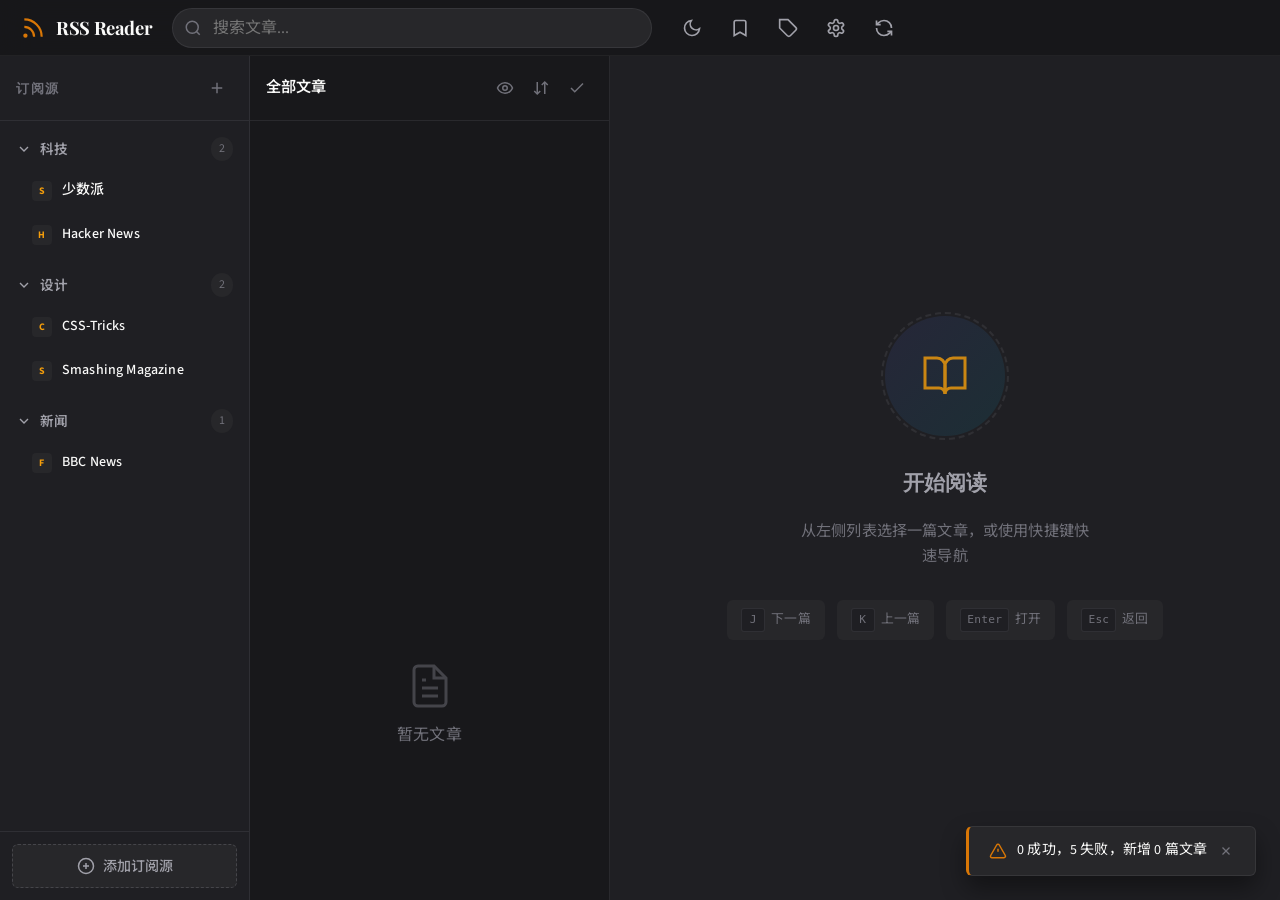
==== index.html @ 844bb0aa "feat: RSS阅读器初始版本" ====
<!DOCTYPE html>
<html lang="zh-CN">
<head>
  <meta charset="UTF-8">
  <meta name="viewport" content="width=device-width, initial-scale=1.0">
  <title>RSS 阅读器</title>
  <!-- 字体：Editorial 风格 -->
  <link rel="preconnect" href="https://fonts.loli.net" crossorigin>
  <link href="https://fonts.loli.net/css2?family=Playfair+Display:ital,wght@0,400;0,600;0,700;1,400&family=Source+Sans+3:wght@300;400;500;600;700&family=Noto+Sans+SC:wght@300;400;500;600;700&display=swap" rel="stylesheet">
  <link rel="stylesheet" href="css/style.css">
</head>
<body>
  <div id="app">
    <!-- 顶部导航 -->
    <header class="header">
      <div class="header-left">
        <button id="menuToggle" class="menu-toggle" title="菜单" onclick="App.toggleSidebar()">
          <svg viewBox="0 0 24 24" fill="none" stroke="currentColor" stroke-width="2">
            <path d="M3 12h18"></path>
            <path d="M3 6h18"></path>
            <path d="M3 18h18"></path>
          </svg>
        </button>
        <a href="#/" class="logo">
          <svg class="logo-icon" viewBox="0 0 24 24" fill="none" stroke="currentColor" stroke-width="2">
            <path d="M4 11a9 9 0 0 1 9 9"></path>
            <path d="M4 4a16 16 0 0 1 16 16"></path>
            <circle cx="5" cy="19" r="1"></circle>
          </svg>
          <span class="logo-text">RSS Reader</span>
        </a>
      </div>
      <div class="header-center">
        <div class="search-box">
          <svg class="search-icon" viewBox="0 0 24 24" fill="none" stroke="currentColor" stroke-width="2">
            <circle cx="11" cy="11" r="8"></circle>
            <path d="m21 21-4.35-4.35"></path>
          </svg>
          <input type="text" id="searchInput" placeholder="搜索文章..." autocomplete="off">
        </div>
      </div>
      <div class="header-right">
        <button id="themeToggle" class="theme-toggle" title="切换主题">
          <svg id="themeIconDark" viewBox="0 0 24 24" fill="none" stroke="currentColor" stroke-width="2">
            <path d="M21 12.79A9 9 0 1 1 11.21 3 7 7 0 0 0 21 12.79z"></path>
          </svg>
          <svg id="themeIconLight" viewBox="0 0 24 24" fill="none" stroke="currentColor" stroke-width="2" style="display:none;">
            <circle cx="12" cy="12" r="5"></circle>
            <line x1="12" y1="1" x2="12" y2="3"></line>
            <line x1="12" y1="21" x2="12" y2="23"></line>
            <line x1="4.22" y1="4.22" x2="5.64" y2="5.64"></line>
            <line x1="18.36" y1="18.36" x2="19.78" y2="19.78"></line>
            <line x1="1" y1="12" x2="3" y2="12"></line>
            <line x1="21" y1="12" x2="23" y2="12"></line>
            <line x1="4.22" y1="19.78" x2="5.64" y2="18.36"></line>
            <line x1="18.36" y1="5.64" x2="19.78" y2="4.22"></line>
          </svg>
        </button>
        <a href="#/bookmarks" class="nav-btn" title="书签">
          <svg viewBox="0 0 24 24" fill="none" stroke="currentColor" stroke-width="2">
            <path d="m19 21-7-4-7 4V5a2 2 0 0 1 2-2h10a2 2 0 0 1 2 2v16z"></path>
          </svg>
        </a>
        <a href="#/tags" class="nav-btn" title="标签">
          <svg viewBox="0 0 24 24" fill="none" stroke="currentColor" stroke-width="2">
            <path d="M12 2H2v10l9.29 9.29c.94.94 2.48.94 3.42 0l6.58-6.58c.94-.94.94-2.48 0-3.42L12 2Z"></path>
            <path d="M7 7h.01"></path>
          </svg>
        </a>
        <a href="#/feeds" class="nav-btn" title="订阅源管理">
          <svg viewBox="0 0 24 24" fill="none" stroke="currentColor" stroke-width="2">
            <path d="M12.22 2h-.44a2 2 0 0 0-2 2v.18a2 2 0 0 1-1 1.73l-.43.25a2 2 0 0 1-2 0l-.15-.08a2 2 0 0 0-2.73.73l-.22.38a2 2 0 0 0 .73 2.73l.15.1a2 2 0 0 1 1 1.72v.51a2 2 0 0 1-1 1.74l-.15.09a2 2 0 0 0-.73 2.73l.22.38a2 2 0 0 0 2.73.73l.15-.08a2 2 0 0 1 2 0l.43.25a2 2 0 0 1 1 1.73V20a2 2 0 0 0 2 2h.44a2 2 0 0 0 2-2v-.18a2 2 0 0 1 1-1.73l.43-.25a2 2 0 0 1 2 0l.15.08a2 2 0 0 0 2.73-.73l.22-.39a2 2 0 0 0-.73-2.73l-.15-.08a2 2 0 0 1-1-1.74v-.5a2 2 0 0 1 1-1.74l.15-.09a2 2 0 0 0 .73-2.73l-.22-.38a2 2 0 0 0-2.73-.73l-.15.08a2 2 0 0 1-2 0l-.43-.25a2 2 0 0 1-1-1.73V4a2 2 0 0 0-2-2z"></path>
            <circle cx="12" cy="12" r="3"></circle>
          </svg>
        </a>
        <button id="refreshBtn" class="nav-btn" title="刷新全部">
          <svg viewBox="0 0 24 24" fill="none" stroke="currentColor" stroke-width="2">
            <path d="M21 12a9 9 0 0 0-9-9 9.75 9.75 0 0 0-6.74 2.74L3 8"></path>
            <path d="M3 3v5h5"></path>
            <path d="M3 12a9 9 0 0 0 9 9 9.75 9.75 0 0 0 6.74-2.74L21 16"></path>
            <path d="M16 16h5v5"></path>
          </svg>
        </button>
      </div>
    </header>

    <!-- 移动端遮罩 -->
    <div class="mobile-overlay" id="mobileOverlay" onclick="App.closeSidebar()"></div>

    <!-- 主内容区模板（用于 restoreReaderView 克隆） -->
    <template id="readerViewTemplate">
      <!-- 左侧：订阅源列表 -->
      <aside class="sidebar" id="sidebar">
        <div class="sidebar-header">
          <h3>订阅源</h3>
          <button id="addGroupBtn" class="icon-btn" title="添加分组">
            <svg viewBox="0 0 24 24" fill="none" stroke="currentColor" stroke-width="2">
              <path d="M12 5v14"></path>
              <path d="M5 12h14"></path>
            </svg>
          </button>
        </div>
        <div class="sidebar-nav" id="sidebarNav">
          <a href="#/bookmarks" class="sidebar-nav-item" onclick="App.closeSidebar()">
            <svg viewBox="0 0 24 24" fill="none" stroke="currentColor" stroke-width="2">
              <path d="m19 21-7-4-7 4V5a2 2 0 0 1 2-2h10a2 2 0 0 1 2 2v16z"></path>
            </svg>
            书签
          </a>
          <a href="#/tags" class="sidebar-nav-item" onclick="App.closeSidebar()">
            <svg viewBox="0 0 24 24" fill="none" stroke="currentColor" stroke-width="2">
              <path d="M12 2H2v10l9.29 9.29c.94.94 2.48.94 3.42 0l6.58-6.58c.94-.94.94-2.48 0-3.42L12 2Z"></path>
              <path d="M7 7h.01"></path>
            </svg>
            标签
          </a>
          <a href="#/feeds" class="sidebar-nav-item" onclick="App.closeSidebar()">
            <svg viewBox="0 0 24 24" fill="none" stroke="currentColor" stroke-width="2">
              <path d="M12.22 2h-.44a2 2 0 0 0-2 2v.18a2 2 0 0 1-1 1.73l-.43.25a2 2 0 0 1-2 0l-.15-.08a2 2 0 0 0-2.73.73l-.22.38a2 2 0 0 0 .73 2.73l.15.1a2 2 0 0 1 1 1.72v.51a2 2 0 0 1-1 1.74l-.15.09a2 2 0 0 0-.73 2.73l.22.38a2 2 0 0 0 2.73.73l.15-.08a2 2 0 0 1 2 0l.43.25a2 2 0 0 1 1 1.73V20a2 2 0 0 0 2 2h.44a2 2 0 0 0 2-2v-.18a2 2 0 0 1 1-1.73l.43-.25a2 2 0 0 1 2 0l.15.08a2 2 0 0 0 2.73-.73l.22-.39a2 2 0 0 0-.73-2.73l-.15-.08a2 2 0 0 1-1-1.74v-.5a2 2 0 0 1 1-1.74l.15-.09a2 2 0 0 0 .73-2.73l-.22-.38a2 2 0 0 0-2.73-.73l-.15.08a2 2 0 0 1-2 0l-.43-.25a2 2 0 0 1-1-1.73V4a2 2 0 0 0-2-2z"></path>
              <circle cx="12" cy="12" r="3"></circle>
            </svg>
            管理
          </a>
        </div>
        <div class="feed-list" id="feedList">
          <!-- 动态生成 -->
        </div>
        <div class="sidebar-footer">
          <button id="addFeedBtn" class="add-feed-btn">
            <svg viewBox="0 0 24 24" fill="none" stroke="currentColor" stroke-width="2">
              <circle cx="12" cy="12" r="10"></circle>
              <path d="M8 12h8"></path>
              <path d="M12 8v8"></path>
            </svg>
            添加订阅源
          </button>
        </div>
      </aside>

      <!-- 中间：文章列表 -->
      <section class="article-list" id="articleList">
        <div class="list-header">
          <h3 id="listTitle">全部文章</h3>
          <div class="list-actions">
            <button id="filterReadBtn" class="filter-btn" title="显示未读">
              <svg viewBox="0 0 24 24" fill="none" stroke="currentColor" stroke-width="2">
                <path d="M2 12s3-7 10-7 10 7 10 7-3 7-10 7-10-7-10-7Z"></path>
                <circle cx="12" cy="12" r="3"></circle>
              </svg>
            </button>
            <button id="sortBtn" class="filter-btn" title="排序：新→旧">
              <svg viewBox="0 0 24 24" fill="none" stroke="currentColor" stroke-width="2">
                <path d="m3 16 4 4 4-4"></path>
                <path d="M7 20V4"></path>
                <path d="m21 8-4-4-4 4"></path>
                <path d="M17 4v16"></path>
              </svg>
            </button>
            <button id="markAllReadBtn" class="filter-btn" title="全部标为已读">
              <svg viewBox="0 0 24 24" fill="none" stroke="currentColor" stroke-width="2">
                <path d="M20 6 9 17l-5-5"></path>
              </svg>
            </button>
          </div>
        </div>
        <div class="articles" id="articles">
          <!-- 动态生成 -->
        </div>
        <div class="list-empty" id="listEmpty" style="display:none;">
          <svg viewBox="0 0 24 24" fill="none" stroke="currentColor" stroke-width="1.5">
            <path d="M14 2H6a2 2 0 0 0-2 2v16a2 2 0 0 0 2 2h12a2 2 0 0 0 2-2V8Z"></path>
            <path d="M14 2v6h6"></path>
            <path d="M16 13H8"></path>
            <path d="M16 17H8"></path>
            <path d="M10 9H8"></path>
          </svg>
          <p>暂无文章</p>
        </div>
      </section>

      <!-- 右侧：阅读区域 -->
      <article class="reader" id="reader">
        <div class="reader-empty" id="readerEmpty">
          <div class="reader-empty-icon">
            <svg viewBox="0 0 24 24" fill="none" stroke="currentColor" stroke-width="1.5">
              <path d="M2 3h6a4 4 0 0 1 4 4v14a3 3 0 0 0-3-3H2z"></path>
              <path d="M22 3h-6a4 4 0 0 0-4 4v14a3 3 0 0 1 3-3h7z"></path>
            </svg>
          </div>
          <h3>开始阅读</h3>
          <p>从左侧列表选择一篇文章，或使用快捷键快速导航</p>
          <div class="reader-empty-shortcuts">
            <span class="shortcut-item"><span class="shortcut-key">J</span> 下一篇</span>
            <span class="shortcut-item"><span class="shortcut-key">K</span> 上一篇</span>
            <span class="shortcut-item"><span class="shortcut-key">Enter</span> 打开</span>
            <span class="shortcut-item"><span class="shortcut-key">Esc</span> 返回</span>
          </div>
        </div>
        <div class="reader-content" id="readerContent" style="display:none;">
          <div class="reader-mobile-back" id="readerMobileBack" onclick="App.closeReader()">
            <svg viewBox="0 0 24 24" fill="none" stroke="currentColor" stroke-width="2">
              <path d="m15 18-6-6 6-6"></path>
            </svg>
            返回
          </div>
          <div class="reader-header">
            <h1 id="readerTitle"></h1>
            <div class="reader-meta">
              <span id="readerSource"></span>
              <span id="readerDate"></span>
              <div class="reader-actions">
                <button id="starBtn" class="icon-btn" title="收藏">
                  <svg viewBox="0 0 24 24" fill="none" stroke="currentColor" stroke-width="2">
                    <polygon points="12 2 15.09 8.26 22 9.27 17 14.14 18.18 21.02 12 17.77 5.82 21.02 7 14.14 2 9.27 8.91 8.26 12 2"></polygon>
                  </svg>
                </button>
                <button id="tagArticleBtn" class="icon-btn" title="添加标签">
                  <svg viewBox="0 0 24 24" fill="none" stroke="currentColor" stroke-width="2">
                    <path d="m15 5 6.3 6.3a2.4 2.4 0 0 1 0 3.4L17 19"></path>
                    <path d="M9.586 5.586A2 2 0 0 0 8.172 5H3a1 1 0 0 0-1 1v5.172a2 2 0 0 0 .586 1.414L12 22"></path>
                    <path d="m5 5 1 1"></path>
                  </svg>
                </button>
                <button id="translateBtn" class="icon-btn" title="翻译文章" onclick="ReaderPage.translateArticle()">
                  <svg viewBox="0 0 24 24" fill="none" stroke="currentColor" stroke-width="2">
                    <path d="m5 8 6 6"></path>
                    <path d="m4 14 6-6 2-3"></path>
                    <path d="M2 5h12"></path>
                    <path d="M7 2h1"></path>
                    <path d="m22 22-5-10-5 10"></path>
                    <path d="M14 18h6"></path>
                  </svg>
                </button>
                <a id="openLinkBtn" href="#" target="_blank" class="icon-btn" title="在新标签页打开">
                  <svg viewBox="0 0 24 24" fill="none" stroke="currentColor" stroke-width="2">
                    <path d="M18 13v6a2 2 0 0 1-2 2H5a2 2 0 0 1-2-2V8a2 2 0 0 1 2-2h6"></path>
                    <polyline points="15 3 21 3 21 9"></polyline>
                    <line x1="10" y1="14" x2="21" y2="3"></line>
                  </svg>
                </a>
              </div>
            </div>
            <div class="reader-tags" id="readerTags"></div>
          </div>
          <div class="reader-body" id="readerBody"></div>
        </div>
      </article>
    </template>

    <!-- 主内容区（运行时由 template 克隆填充） -->
    <main class="main" id="mainContent"></main>
  </div>

  <!-- 模态框：添加订阅源 -->
  <div class="modal-overlay" id="addFeedModal" style="display:none;">
    <div class="modal">
      <div class="modal-header">
        <h3>添加订阅源</h3>
        <button class="modal-close" data-close="addFeedModal">
          <svg viewBox="0 0 24 24" fill="none" stroke="currentColor" stroke-width="2">
            <path d="M18 6 6 18"></path>
            <path d="m6 6 12 12"></path>
          </svg>
        </button>
      </div>
      <div class="modal-body">
        <div class="form-group">
          <label for="feedUrl">RSS 地址</label>
          <input type="url" id="feedUrl" placeholder="https://example.com/feed">
        </div>
        <div class="form-group">
          <label for="feedName">名称（可选）</label>
          <input type="text" id="feedName" placeholder="自定义名称">
        </div>
        <div class="form-group">
          <label for="feedGroup">分组</label>
          <select id="feedGroup">
            <option value="">未分组</option>
          </select>
        </div>
      </div>
      <div class="modal-footer">
        <button class="btn btn-secondary" data-close="addFeedModal">取消</button>
        <button class="btn btn-primary" id="confirmAddFeed">添加</button>
      </div>
    </div>
  </div>

  <!-- 模态框：添加分组 -->
  <div class="modal-overlay" id="addGroupModal" style="display:none;">
    <div class="modal modal-sm">
      <div class="modal-header">
        <h3>添加分组</h3>
        <button class="modal-close" data-close="addGroupModal">
          <svg viewBox="0 0 24 24" fill="none" stroke="currentColor" stroke-width="2">
            <path d="M18 6 6 18"></path>
            <path d="m6 6 12 12"></path>
          </svg>
        </button>
      </div>
      <div class="modal-body">
        <div class="form-group">
          <label for="groupName">分组名称</label>
          <input type="text" id="groupName" placeholder="如：科技、设计、新闻">
        </div>
      </div>
      <div class="modal-footer">
        <button class="btn btn-secondary" data-close="addGroupModal">取消</button>
        <button class="btn btn-primary" id="confirmAddGroup">添加</button>
      </div>
    </div>
  </div>

  <!-- 模态框：添加书签 -->
  <div class="modal-overlay" id="addBookmarkModal" style="display:none;">
    <div class="modal">
      <div class="modal-header">
        <h3>添加书签</h3>
        <button class="modal-close" data-close="addBookmarkModal">
          <svg viewBox="0 0 24 24" fill="none" stroke="currentColor" stroke-width="2">
            <path d="M18 6 6 18"></path>
            <path d="m6 6 12 12"></path>
          </svg>
        </button>
      </div>
      <div class="modal-body">
        <div class="form-group">
          <label for="bookmarkUrl">网址</label>
          <input type="url" id="bookmarkUrl" placeholder="https://example.com">
        </div>
        <div class="form-group">
          <label for="bookmarkTitle">标题</label>
          <input type="text" id="bookmarkTitle" placeholder="网站标题">
        </div>
        <div class="form-group">
          <label for="bookmarkDesc">描述</label>
          <textarea id="bookmarkDesc" rows="3" placeholder="简单描述（可选）"></textarea>
        </div>
        <div class="form-group">
          <label for="bookmarkTags">标签</label>
          <input type="text" id="bookmarkTags" placeholder="用逗号分隔，如：设计,工具,前端">
        </div>
      </div>
      <div class="modal-footer">
        <button class="btn btn-secondary" data-close="addBookmarkModal">取消</button>
        <button class="btn btn-primary" id="confirmAddBookmark">添加</button>
      </div>
    </div>
  </div>

  <!-- 模态框：文章标签 -->
  <div class="modal-overlay" id="articleTagModal" style="display:none;">
    <div class="modal modal-sm">
      <div class="modal-header">
        <h3>管理标签</h3>
        <button class="modal-close" data-close="articleTagModal">
          <svg viewBox="0 0 24 24" fill="none" stroke="currentColor" stroke-width="2">
            <path d="M18 6 6 18"></path>
            <path d="m6 6 12 12"></path>
          </svg>
        </button>
      </div>
      <div class="modal-body">
        <div class="form-group">
          <label>选择标签</label>
          <div class="tag-checkboxes" id="tagCheckboxes"></div>
        </div>
        <div class="form-group">
          <label>或新建标签</label>
          <div class="input-with-btn">
            <input type="text" id="newTagInput" placeholder="输入新标签名">
            <button class="btn btn-sm" id="addNewTagBtn">添加</button>
          </div>
        </div>
      </div>
      <div class="modal-footer">
        <button class="btn btn-secondary" data-close="articleTagModal">取消</button>
        <button class="btn btn-primary" id="confirmArticleTags">保存</button>
      </div>
    </div>
  </div>

  <!-- 模态框：导入/导出 -->
  <div class="modal-overlay" id="importExportModal" style="display:none;">
    <div class="modal">
      <div class="modal-header">
        <h3>数据管理</h3>
        <button class="modal-close" data-close="importExportModal">
          <svg viewBox="0 0 24 24" fill="none" stroke="currentColor" stroke-width="2">
            <path d="M18 6 6 18"></path>
            <path d="m6 6 12 12"></path>
          </svg>
        </button>
      </div>
      <div class="modal-body">
        <div class="data-actions">
          <button class="data-action-btn" id="exportDataBtn">
            <svg viewBox="0 0 24 24" fill="none" stroke="currentColor" stroke-width="2">
              <path d="M21 15v4a2 2 0 0 1-2 2H5a2 2 0 0 1-2-2v-4"></path>
              <polyline points="7 10 12 15 17 10"></polyline>
              <line x1="12" y1="15" x2="12" y2="3"></line>
            </svg>
            <span>导出数据</span>
            <p>下载JSON备份文件</p>
          </button>
          <button class="data-action-btn" id="importDataBtn">
            <svg viewBox="0 0 24 24" fill="none" stroke="currentColor" stroke-width="2">
              <path d="M21 15v4a2 2 0 0 1-2 2H5a2 2 0 0 1-2-2v-4"></path>
              <polyline points="17 8 12 3 7 8"></polyline>
              <line x1="12" y1="3" x2="12" y2="15"></line>
            </svg>
            <span>导入数据</span>
            <p>从JSON文件恢复</p>
          </button>
        </div>
      </div>
    </div>
  </div>

  <!-- 模态框：快捷键帮助 -->
  <div class="modal-overlay" id="shortcutsModal" style="display:none;">
    <div class="modal">
      <div class="modal-header">
        <h3>键盘快捷键</h3>
        <button class="modal-close" data-close="shortcutsModal">
          <svg viewBox="0 0 24 24" fill="none" stroke="currentColor" stroke-width="2">
            <path d="M18 6 6 18"></path>
            <path d="m6 6 12 12"></path>
          </svg>
        </button>
      </div>
      <div class="modal-body">
        <div class="shortcuts-grid">
          <div class="shortcut-row"><span class="shortcut-key">J</span> <span>下一篇文章</span></div>
          <div class="shortcut-row"><span class="shortcut-key">K</span> <span>上一篇文章</span></div>
          <div class="shortcut-row"><span class="shortcut-key">Enter</span> <span>在新标签页打开文章</span></div>
          <div class="shortcut-row"><span class="shortcut-key">Esc</span> <span>返回 / 关闭</span></div>
          <div class="shortcut-row"><span class="shortcut-key">R</span> <span>刷新全部订阅源</span></div>
          <div class="shortcut-row"><span class="shortcut-key">?</span> <span>显示此帮助</span></div>
        </div>
      </div>
    </div>
  </div>

  <!-- 模态框：确认操作 -->
  <div class="modal-overlay" id="confirmModal" style="display:none;">
    <div class="modal modal-sm">
      <div class="modal-header">
        <h3 id="confirmTitle">确认操作</h3>
        <button class="modal-close" onclick="ConfirmModal.cancel()">
          <svg viewBox="0 0 24 24" fill="none" stroke="currentColor" stroke-width="2">
            <path d="M18 6 6 18"></path>
            <path d="m6 6 12 12"></path>
          </svg>
        </button>
      </div>
      <div class="modal-body">
        <p id="confirmMessage" style="color: var(--text-secondary); line-height: 1.6;"></p>
      </div>
      <div class="modal-footer">
        <button class="btn btn-secondary" onclick="ConfirmModal.cancel()">取消</button>
        <button class="btn btn-danger" id="confirmOkBtn" onclick="ConfirmModal.confirm()">确定</button>
      </div>
    </div>
  </div>

  <!-- 右键菜单：订阅源操作 -->
  <div class="context-menu" id="feedContextMenu" style="display:none;">
    <div class="context-menu-item" data-action="edit-feed">
      <svg viewBox="0 0 24 24" fill="none" stroke="currentColor" stroke-width="2" width="16" height="16">
        <path d="M17 3a2.85 2.83 0 1 1 4 4L7.5 20.5 2 22l1.5-5.5Z"></path>
      </svg>
      编辑订阅源
    </div>
    <div class="context-menu-item" data-action="refresh-feed">
      <svg viewBox="0 0 24 24" fill="none" stroke="currentColor" stroke-width="2" width="16" height="16">
        <path d="M21 12a9 9 0 0 0-9-9 9.75 9.75 0 0 0-6.74 2.74L3 8"></path>
        <path d="M3 3v5h5"></path>
      </svg>
      刷新订阅源
    </div>
    <div class="context-menu-item" data-action="move-feed">
      <svg viewBox="0 0 24 24" fill="none" stroke="currentColor" stroke-width="2" width="16" height="16">
        <path d="M15 3h4a2 2 0 0 1 2 2v14a2 2 0 0 1-2 2h-4"></path>
        <polyline points="10 17 15 12 10 7"></polyline>
        <line x1="15" y1="12" x2="3" y2="12"></line>
      </svg>
      移动分组
    </div>
    <div class="context-menu-divider"></div>
    <div class="context-menu-item context-menu-danger" data-action="delete-feed">
      <svg viewBox="0 0 24 24" fill="none" stroke="currentColor" stroke-width="2" width="16" height="16">
        <path d="M3 6h18"></path>
        <path d="M19 6v14c0 1-1 2-2 2H7c-1 0-2-1-2-2V6"></path>
        <path d="M8 6V4c0-1 1-2 2-2h4c1 0 2 1 2 2v2"></path>
      </svg>
      删除订阅源
    </div>
  </div>

  <!-- Toast 提示 -->
  <div class="toast-container" id="toastContainer"></div>

  <!-- 隐藏的文件输入 -->
  <input type="file" id="importFileInput" accept=".json" style="display:none;">

  <script src="js/utils.js"></script>
  <script src="js/data.js"></script>
  <script src="js/rss-parser.js"></script>
  <script src="js/pages/feeds.js"></script>
  <script src="js/pages/reader.js"></script>
  <script src="js/pages/bookmarks.js"></script>
  <script src="js/pages/tags.js"></script>
  <script src="js/app.js"></script>
</body>
</html>
---- css/style.css ----
/* ========================================
   CSS Variables — Editorial/Magazine Style
   ======================================== */
:root {
  /* 品牌色：琥珀/金色强调 */
  --primary: #d97706;
  --primary-light: #f59e0b;
  --primary-dark: #b45309;
  --accent: #0891b2;
  --accent-light: #22d3ee;
  --success: #059669;
  --warning: #d97706;
  --danger: #dc2626;

  /* 深色背景：炭灰层次 */
  --bg-dark: #18181b;
  --bg-main: #1f1f23;
  --bg-card: #27272a;
  --bg-hover: #3f3f46;
  --bg-input: #27272a;

  /* 文字：暖色调 */
  --text-primary: #fafaf9;
  --text-secondary: #a1a1aa;
  --text-muted: #71717a;
  --text-inverse: #18181b;

  /* 边框 */
  --border: rgba(161, 161, 170, 0.12);
  --border-hover: rgba(161, 161, 170, 0.25);

  /* 阴影：更柔和 */
  --shadow-sm: 0 1px 3px rgba(0, 0, 0, 0.4);
  --shadow-md: 0 4px 12px rgba(0, 0, 0, 0.3);
  --shadow-lg: 0 12px 24px rgba(0, 0, 0, 0.4);

  /* 圆角：更精致 */
  --radius-sm: 4px;
  --radius: 6px;
  --radius-md: 10px;
  --radius-lg: 14px;
  --radius-full: 9999px;

  /* 过渡：更流畅 */
  --transition-fast: 120ms cubic-bezier(0.4, 0, 0.2, 1);
  --transition: 200ms cubic-bezier(0.4, 0, 0.2, 1);
  --transition-slow: 350ms cubic-bezier(0.4, 0, 0.2, 1);

  /* 玻璃效果 */
  --glass-bg: rgba(24, 24, 27, 0.85);
  --glass-border: rgba(161, 161, 170, 0.08);
  --glass-blur: blur(16px);

  /* 布局 */
  --header-height: 56px;
  --sidebar-width: 250px;
  --article-list-width: 360px;
}

/* ========================================
   Reset
   ======================================== */
*, *::before, *::after {
  margin: 0;
  padding: 0;
  box-sizing: border-box;
}

html {
  font-size: 16px;
  -webkit-font-smoothing: antialiased;
  -moz-osx-font-smoothing: grayscale;
}

body {
  font-family: 'Source Sans 3', 'Noto Sans SC', -apple-system, BlinkMacSystemFont, sans-serif;
  background: var(--bg-dark);
  background-image:
    radial-gradient(ellipse at 20% 50%, rgba(217, 119, 6, 0.03) 0%, transparent 50%),
    radial-gradient(ellipse at 80% 20%, rgba(8, 145, 178, 0.02) 0%, transparent 50%);
  color: var(--text-primary);
  line-height: 1.7;
  overflow: hidden;
  height: 100vh;
  font-weight: 400;
  letter-spacing: 0.01em;
}

a {
  color: inherit;
  text-decoration: none;
}

button {
  border: none;
  background: none;
  cursor: pointer;
  font-family: inherit;
  font-size: inherit;
  color: inherit;
}

input, textarea, select {
  font-family: inherit;
  font-size: inherit;
  color: inherit;
  background: var(--bg-input);
  border: 1px solid var(--border);
  border-radius: var(--radius);
  padding: 10px 14px;
  width: 100%;
  transition: border-color var(--transition);
}

input:focus, textarea:focus, select:focus {
  outline: none;
  border-color: var(--primary);
}

select {
  cursor: pointer;
  appearance: none;
  background-image: url("data:image/svg+xml,%3Csvg xmlns='http://www.w3.org/2000/svg' width='24' height='24' viewBox='0 0 24 24' fill='none' stroke='%2394a3b8' stroke-width='2'%3E%3Cpath d='m6 9 6 6 6-6'/%3E%3C/svg%3E");
  background-repeat: no-repeat;
  background-position: right 10px center;
  background-size: 18px;
  padding-right: 36px;
}

/* ========================================
   Scrollbar
   ======================================== */
::-webkit-scrollbar {
  width: 6px;
  height: 6px;
}

::-webkit-scrollbar-track {
  background: transparent;
}

::-webkit-scrollbar-thumb {
  background: rgba(161, 161, 170, 0.2);
  border-radius: var(--radius-full);
}

::-webkit-scrollbar-thumb:hover {
  background: rgba(161, 161, 170, 0.35);
}

/* ========================================
   App Layout
   ======================================== */
#app {
  display: flex;
  flex-direction: column;
  height: 100vh;
}

/* ========================================
   Header
   ======================================== */
.header {
  height: var(--header-height);
  background: var(--glass-bg);
  backdrop-filter: var(--glass-blur);
  border-bottom: 1px solid var(--glass-border);
  display: flex;
  align-items: center;
  padding: 0 20px;
  gap: 20px;
  z-index: 100;
}

.header-left {
  flex-shrink: 0;
  display: flex;
  align-items: center;
  gap: 12px;
}

/* 汉堡菜单按钮 - 默认隐藏 */
.menu-toggle {
  display: none;
  align-items: center;
  justify-content: center;
  width: 40px;
  height: 40px;
  border-radius: var(--radius);
  color: var(--text-secondary);
  transition: all var(--transition);
}

.menu-toggle:hover {
  background: var(--bg-card);
  color: var(--text-primary);
}

.menu-toggle svg {
  width: 22px;
  height: 22px;
}

/* 移动端遮罩 */
.mobile-overlay {
  display: none;
  position: fixed;
  inset: 0;
  background: rgba(0, 0, 0, 0.5);
  z-index: 45;
  opacity: 0;
  transition: opacity var(--transition-slow);
}

.mobile-overlay.visible {
  display: block;
  opacity: 1;
}

.logo {
  display: flex;
  align-items: center;
  gap: 10px;
  font-family: 'Playfair Display', Georgia, serif;
  font-weight: 700;
  font-size: 1.15rem;
  letter-spacing: -0.02em;
}

.logo-icon {
  width: 26px;
  height: 26px;
  color: var(--primary);
}

.logo-text {
  color: var(--text-primary);
}

.header-center {
  flex: 1;
  max-width: 480px;
}

.search-box {
  position: relative;
  display: flex;
  align-items: center;
}

.search-icon {
  position: absolute;
  left: 12px;
  width: 18px;
  height: 18px;
  color: var(--text-muted);
  pointer-events: none;
}

.search-box input {
  padding-left: 40px;
  background: var(--bg-card);
  border: 1px solid var(--border);
  border-radius: var(--radius-full);
  height: 40px;
}

.search-box input:focus {
  border-color: var(--primary);
  background: var(--bg-main);
}

.header-right {
  display: flex;
  align-items: center;
  gap: 8px;
  flex-shrink: 0;
}

.nav-btn {
  display: flex;
  align-items: center;
  justify-content: center;
  width: 40px;
  height: 40px;
  border-radius: var(--radius);
  transition: all var(--transition);
  color: var(--text-secondary);
}

.nav-btn:hover {
  background: var(--bg-card);
  color: var(--text-primary);
}

.nav-btn svg {
  width: 20px;
  height: 20px;
}

/* ========================================
   Main Layout
   ======================================== */
.main {
  display: flex;
  flex: 1;
  overflow: hidden;
}

/* ========================================
   Sidebar
   ======================================== */
.sidebar {
  width: var(--sidebar-width);
  background: var(--bg-main);
  border-right: 1px solid var(--border);
  display: flex;
  flex-direction: column;
  flex-shrink: 0;
}

.sidebar-header {
  display: flex;
  align-items: center;
  justify-content: space-between;
  padding: 16px;
  border-bottom: 1px solid var(--border);
}

.sidebar-header h3 {
  font-family: 'Playfair Display', Georgia, serif;
  font-size: 0.8rem;
  font-weight: 600;
  color: var(--text-muted);
  text-transform: uppercase;
  letter-spacing: 0.12em;
}

/* 侧边栏导航（移动端可见） */
.sidebar-nav {
  display: none;
  flex-direction: column;
  padding: 8px;
  border-bottom: 1px solid var(--border);
}

.sidebar-nav-item {
  display: flex;
  align-items: center;
  gap: 10px;
  padding: 10px 12px;
  border-radius: var(--radius-sm);
  font-size: 0.875rem;
  color: var(--text-secondary);
  transition: all var(--transition);
}

.sidebar-nav-item:hover {
  background: var(--bg-card);
  color: var(--text-primary);
}

.sidebar-nav-item svg {
  width: 18px;
  height: 18px;
  flex-shrink: 0;
}

.icon-btn {
  display: flex;
  align-items: center;
  justify-content: center;
  width: 32px;
  height: 32px;
  border-radius: var(--radius-sm);
  transition: all var(--transition);
  color: var(--text-muted);
}

.icon-btn:hover {
  background: var(--bg-card);
  color: var(--text-primary);
}

.icon-btn svg {
  width: 18px;
  height: 18px;
}

.feed-list {
  flex: 1;
  overflow-y: auto;
  padding: 8px;
}

.feed-group {
  margin-bottom: 8px;
}

.feed-group-header {
  display: flex;
  align-items: center;
  justify-content: space-between;
  padding: 8px;
  border-radius: var(--radius-sm);
  cursor: pointer;
  transition: background var(--transition);
}

.feed-group-header:hover {
  background: var(--bg-card);
}

.feed-group-title {
  display: flex;
  align-items: center;
  gap: 8px;
  font-size: 0.85rem;
  font-weight: 600;
  color: var(--text-secondary);
}

.feed-group-title svg {
  width: 16px;
  height: 16px;
  transition: transform var(--transition);
}

.feed-group.collapsed .feed-group-title svg {
  transform: rotate(-90deg);
}

.feed-group-count {
  font-size: 0.75rem;
  color: var(--text-muted);
  background: var(--bg-card);
  padding: 2px 8px;
  border-radius: var(--radius-full);
}

.feed-group-items {
  padding-left: 12px;
  overflow: hidden;
  transition: max-height var(--transition-slow);
}

.feed-group.collapsed .feed-group-items {
  max-height: 0 !important;
  padding: 0;
}

.feed-item {
  display: flex;
  align-items: center;
  gap: 10px;
  padding: 10px 12px;
  border-radius: var(--radius-sm);
  cursor: pointer;
  transition: all var(--transition);
  transform: translateX(0);
  position: relative;
}

.feed-item:hover {
  background: var(--bg-card);
  transform: translateX(4px);
}

.feed-item:active {
  transform: translateX(2px) scale(0.98);
}

.feed-item.active {
  background: var(--primary);
  background: linear-gradient(135deg, var(--primary), var(--primary-dark));
  box-shadow: 0 4px 12px rgba(99, 102, 241, 0.3);
}

.feed-item-favicon {
  width: 20px;
  height: 20px;
  border-radius: 4px;
  object-fit: contain;
  flex-shrink: 0;
}

.feed-item-favicon-fallback {
  width: 20px;
  height: 20px;
  border-radius: 4px;
  background: var(--bg-card);
  display: flex;
  align-items: center;
  justify-content: center;
  font-size: 10px;
  font-weight: 700;
  color: var(--primary-light);
  flex-shrink: 0;
}

.feed-item.active .feed-item-favicon-fallback {
  background: rgba(255, 255, 255, 0.2);
  color: white;
}

.feed-item-info {
  flex: 1;
  min-width: 0;
}

.feed-item-name {
  font-size: 0.875rem;
  font-weight: 500;
  white-space: nowrap;
  overflow: hidden;
  text-overflow: ellipsis;
}

.feed-item-count {
  font-size: 0.75rem;
  color: var(--text-muted);
}

.feed-item.active .feed-item-count {
  color: rgba(255, 255, 255, 0.7);
}

.feed-item-badge {
  font-size: 0.7rem;
  font-weight: 600;
  min-width: 20px;
  height: 20px;
  padding: 0 6px;
  border-radius: var(--radius-full);
  background: var(--primary);
  color: white;
  display: flex;
  align-items: center;
  justify-content: center;
  flex-shrink: 0;
}

.feed-item.active .feed-item-badge {
  background: rgba(255, 255, 255, 0.25);
}

/* 侧栏订阅源 hover 操作按钮 */
.feed-item-actions {
  display: none;
  position: absolute;
  right: 8px;
  top: 50%;
  transform: translateY(-50%);
  gap: 2px;
  background: var(--bg-dark);
  border-radius: var(--radius-sm);
  padding: 2px;
  z-index: 10;
}

.feed-item:hover .feed-item-actions {
  display: flex;
}

.feed-item:hover .feed-item-badge {
  display: none;
}

.feed-item-action-btn {
  display: flex;
  align-items: center;
  justify-content: center;
  width: 24px;
  height: 24px;
  border-radius: 4px;
  border: none;
  background: transparent;
  color: var(--text-muted);
  cursor: pointer;
  transition: all 0.15s;
  padding: 0;
}

.feed-item-action-btn:hover {
  background: var(--bg-card);
  color: var(--text-primary);
}

.feed-item-action-btn.danger:hover {
  background: rgba(239, 68, 68, 0.15);
  color: #ef4444;
}

.sidebar-footer {
  padding: 12px;
  border-top: 1px solid var(--border);
}

.add-feed-btn {
  display: flex;
  align-items: center;
  justify-content: center;
  gap: 8px;
  width: 100%;
  padding: 10px;
  border-radius: var(--radius);
  background: var(--bg-card);
  border: 1px dashed var(--border-hover);
  color: var(--text-secondary);
  font-size: 0.875rem;
  font-weight: 500;
  transition: all var(--transition);
}

.add-feed-btn:hover {
  border-color: var(--primary);
  color: var(--primary-light);
  background: rgba(217, 119, 6, 0.08);
}

.add-feed-btn svg {
  width: 18px;
  height: 18px;
}

/* ========================================
   Context Menu
   ======================================== */
.context-menu {
  position: fixed;
  z-index: 10000;
  min-width: 160px;
  background: var(--bg-dark);
  border: 1px solid var(--border);
  border-radius: var(--radius);
  box-shadow: 0 8px 32px rgba(0, 0, 0, 0.4);
  padding: 4px;
  animation: contextMenuIn 0.12s ease-out;
}

@keyframes contextMenuIn {
  from { opacity: 0; transform: scale(0.95); }
  to { opacity: 1; transform: scale(1); }
}

.context-menu-item {
  display: flex;
  align-items: center;
  gap: 8px;
  padding: 8px 12px;
  border-radius: var(--radius-sm);
  font-size: 0.875rem;
  color: var(--text-primary);
  cursor: pointer;
  transition: background var(--transition);
  user-select: none;
}

.context-menu-item:hover {
  background: var(--bg-card);
}

.context-menu-danger {
  color: #ef4444;
}

.context-menu-danger:hover {
  background: rgba(239, 68, 68, 0.1);
}

.context-menu-divider {
  height: 1px;
  background: var(--border);
  margin: 4px 8px;
}

/* 移动分组子菜单 */
.context-menu-submenu {
  position: relative;
}

.context-menu-submenu::after {
  content: '';
  border-style: solid;
  border-width: 4px 0 4px 5px;
  border-color: transparent transparent transparent var(--text-muted);
  margin-left: auto;
}

.context-submenu {
  position: fixed;
  z-index: 10001;
  min-width: 140px;
  background: var(--bg-dark);
  border: 1px solid var(--border);
  border-radius: var(--radius);
  box-shadow: 0 8px 32px rgba(0, 0, 0, 0.4);
  padding: 4px;
  animation: contextMenuIn 0.12s ease-out;
}

/* ========================================
   Article List
   ======================================== */
.article-list {
  width: var(--article-list-width);
  background: var(--bg-dark);
  border-right: 1px solid var(--border);
  display: flex;
  flex-direction: column;
  flex-shrink: 0;
}

.list-header {
  display: flex;
  align-items: center;
  justify-content: space-between;
  padding: 16px;
  border-bottom: 1px solid var(--border);
}

.list-header h3 {
  font-size: 0.95rem;
  font-weight: 600;
}

.list-actions {
  display: flex;
  gap: 4px;
}

.filter-btn {
  display: flex;
  align-items: center;
  justify-content: center;
  width: 32px;
  height: 32px;
  border-radius: var(--radius-sm);
  color: var(--text-muted);
  transition: all var(--transition);
}

.filter-btn:hover {
  background: var(--bg-card);
  color: var(--text-primary);
}

.filter-btn.active {
  background: var(--primary);
  color: white;
}

.filter-btn svg {
  width: 18px;
  height: 18px;
}

.articles {
  flex: 1;
  overflow-y: auto;
}

.article-item {
  padding: 18px 20px;
  border-bottom: 1px solid var(--border);
  cursor: pointer;
  transition: all var(--transition);
  position: relative;
}

.article-item::before {
  content: '';
  position: absolute;
  left: 0;
  top: 0;
  bottom: 0;
  width: 2px;
  background: var(--primary);
  opacity: 0;
  transition: opacity var(--transition);
}

.article-item:hover {
  background: var(--bg-main);
}

.article-item.active {
  background: var(--bg-main);
}

.article-item.active::before {
  opacity: 1;
}

.article-item.unread .article-title {
  font-weight: 600;
}

.article-item.unread::after {
  content: '';
  position: absolute;
  left: 10px;
  top: 50%;
  transform: translateY(-50%);
  width: 5px;
  height: 5px;
  border-radius: 50%;
  background: var(--primary);
  box-shadow: 0 0 6px rgba(217, 119, 6, 0.4);
}

.article-item.unread .article-title {
  padding-left: 12px;
}

.article-title {
  font-family: 'Playfair Display', Georgia, serif;
  font-size: 0.95rem;
  font-weight: 600;
  line-height: 1.45;
  margin-bottom: 6px;
  display: -webkit-box;
  -webkit-line-clamp: 2;
  -webkit-box-orient: vertical;
  overflow: hidden;
  letter-spacing: -0.01em;
}

.article-meta {
  display: flex;
  align-items: center;
  gap: 8px;
  font-size: 0.75rem;
  color: var(--text-muted);
}

.article-source {
  display: flex;
  align-items: center;
  gap: 4px;
}

.article-source img {
  width: 14px;
  height: 14px;
  border-radius: 2px;
}

.article-summary {
  font-size: 0.8rem;
  color: var(--text-secondary);
  margin-top: 8px;
  display: -webkit-box;
  -webkit-line-clamp: 2;
  -webkit-box-orient: vertical;
  overflow: hidden;
  line-height: 1.5;
}

.article-tags {
  display: flex;
  gap: 4px;
  margin-top: 8px;
  flex-wrap: wrap;
}

.article-tag {
  font-size: 0.7rem;
  padding: 2px 8px;
  border-radius: var(--radius-full);
  background: rgba(217, 119, 6, 0.12);
  color: var(--primary-light);
}

.list-empty {
  flex: 1;
  display: flex;
  flex-direction: column;
  align-items: center;
  justify-content: center;
  gap: 12px;
  color: var(--text-muted);
}

.list-empty svg {
  width: 48px;
  height: 48px;
  opacity: 0.5;
}

.load-more {
  display: flex;
  justify-content: center;
  padding: 16px;
  border-top: 1px solid var(--border);
}

.load-more .btn {
  width: 100%;
  max-width: 300px;
}

/* ========================================
   Reader
   ======================================== */
.reader {
  flex: 1;
  overflow-y: auto;
  background: var(--bg-main);
}

.reader-empty {
  height: 100%;
  display: flex;
  flex-direction: column;
  align-items: center;
  justify-content: center;
  gap: 20px;
  color: var(--text-muted);
  padding: 40px;
  text-align: center;
}

.reader-empty-icon {
  width: 120px;
  height: 120px;
  background: linear-gradient(135deg, rgba(99, 102, 241, 0.1), rgba(6, 182, 212, 0.1));
  border-radius: 50%;
  display: flex;
  align-items: center;
  justify-content: center;
  margin-bottom: 8px;
  position: relative;
}

.reader-empty-icon::before {
  content: '';
  position: absolute;
  inset: -4px;
  border-radius: 50%;
  border: 2px dashed var(--border);
  animation: spin 20s linear infinite;
}

.reader-empty-icon svg {
  width: 48px;
  height: 48px;
  color: var(--primary-light);
  opacity: 0.8;
}

.reader-empty h3 {
  font-family: 'Playfair Display', Georgia, serif;
  font-size: 1.3rem;
  font-weight: 600;
  color: var(--text-secondary);
  letter-spacing: -0.01em;
}

.reader-empty p {
  font-size: 0.95rem;
  max-width: 300px;
  line-height: 1.6;
}

.reader-empty-shortcuts {
  display: flex;
  gap: 12px;
  margin-top: 12px;
  flex-wrap: wrap;
  justify-content: center;
}

.shortcut-item {
  display: flex;
  align-items: center;
  gap: 6px;
  padding: 8px 14px;
  background: var(--bg-card);
  border-radius: var(--radius);
  font-size: 0.8rem;
}

.shortcut-key {
  display: inline-flex;
  align-items: center;
  justify-content: center;
  min-width: 24px;
  height: 24px;
  padding: 0 6px;
  background: var(--bg-main);
  border: 1px solid var(--border);
  border-radius: 3px;
  font-family: 'SF Mono', 'Fira Code', monospace;
  font-size: 0.7rem;
  font-weight: 500;
  letter-spacing: 0.02em;
}

.reader-content {
  max-width: 720px;
  margin: 0 auto;
  padding: 40px 32px;
}

.reader-header {
  margin-bottom: 32px;
  padding-bottom: 28px;
  border-bottom: 1px solid var(--border);
  position: relative;
}

.reader-header::after {
  content: '';
  position: absolute;
  bottom: -1px;
  left: 0;
  width: 48px;
  height: 2px;
  background: var(--primary);
}

.reader-header h1 {
  font-family: 'Playfair Display', Georgia, serif;
  font-size: 2rem;
  font-weight: 700;
  line-height: 1.3;
  margin-bottom: 20px;
  letter-spacing: -0.03em;
}

.reader-meta {
  display: flex;
  align-items: center;
  gap: 16px;
  font-size: 0.85rem;
  color: var(--text-secondary);
  flex-wrap: wrap;
}

.reader-source {
  display: inline-flex;
  align-items: center;
  gap: 6px;
  padding: 4px 12px;
  background: rgba(217, 119, 6, 0.1);
  border-radius: var(--radius-full);
  font-weight: 500;
  color: var(--primary-light);
}

.reader-date {
  display: inline-flex;
  align-items: center;
  gap: 6px;
}

.reader-date::before {
  content: '';
  width: 4px;
  height: 4px;
  border-radius: 50%;
  background: var(--text-muted);
}

.reader-actions {
  display: flex;
  gap: 4px;
  margin-left: auto;
}

.reader-tags {
  display: flex;
  gap: 6px;
  margin-top: 12px;
  flex-wrap: wrap;
}

.reader-tag {
  font-size: 0.75rem;
  padding: 4px 10px;
  border-radius: var(--radius-full);
  background: rgba(99, 102, 241, 0.15);
  color: var(--primary-light);
}

.reader-body {
  font-size: 1rem;
  line-height: 1.8;
  color: var(--text-primary);
}

.reader-body h1, .reader-body h2, .reader-body h3,
.reader-body h4, .reader-body h5, .reader-body h6 {
  margin-top: 1.5em;
  margin-bottom: 0.5em;
  font-weight: 600;
  line-height: 1.4;
}

.reader-body h1 { font-size: 1.5rem; }
.reader-body h2 { font-size: 1.3rem; }
.reader-body h3 { font-size: 1.15rem; }

.reader-body p {
  margin-bottom: 1em;
}

.reader-body a {
  color: var(--primary-light);
  text-decoration: underline;
  text-decoration-color: rgba(245, 158, 11, 0.3);
  text-underline-offset: 3px;
  transition: text-decoration-color var(--transition);
}

.reader-body a:hover {
  text-decoration-color: var(--primary-light);
}

.reader-body img {
  max-width: 100%;
  height: auto;
  border-radius: var(--radius);
  margin: 1em 0;
}

.reader-body blockquote {
  border-left: 2px solid var(--primary);
  padding-left: 16px;
  margin: 1.5em 0;
  color: var(--text-secondary);
  font-style: italic;
  font-family: 'Playfair Display', Georgia, serif;
}

.reader-body pre {
  background: var(--bg-dark);
  border: 1px solid var(--border);
  border-radius: var(--radius);
  padding: 16px;
  overflow-x: auto;
  margin: 1em 0;
  font-size: 0.875rem;
  line-height: 1.5;
}

.reader-body code {
  font-family: 'JetBrains Mono', 'Fira Code', monospace;
  background: var(--bg-card);
  padding: 2px 6px;
  border-radius: 4px;
  font-size: 0.875em;
}

.reader-body pre code {
  background: none;
  padding: 0;
}

.reader-body ul, .reader-body ol {
  margin: 1em 0;
  padding-left: 2em;
}

.reader-body li {
  margin-bottom: 0.5em;
}

.reader-body table {
  width: 100%;
  border-collapse: collapse;
  margin: 1em 0;
}

.reader-body th, .reader-body td {
  border: 1px solid var(--border);
  padding: 8px 12px;
  text-align: left;
}

.reader-body th {
  background: var(--bg-card);
  font-weight: 600;
}

/* ========================================
   Skeleton Loading
   ======================================== */
@keyframes shimmer {
  0% {
    background-position: -200px 0;
  }
  100% {
    background-position: calc(200px + 100%) 0;
  }
}

.skeleton {
  background: linear-gradient(90deg, var(--bg-card) 25%, var(--bg-hover) 50%, var(--bg-card) 75%);
  background-size: 200px 100%;
  animation: shimmer 1.5s ease-in-out infinite;
  border-radius: var(--radius-sm);
}

.skeleton-article {
  padding: 18px 20px;
  border-bottom: 1px solid var(--border);
}

.skeleton-title {
  height: 18px;
  width: 80%;
  margin-bottom: 12px;
}

.skeleton-meta {
  display: flex;
  gap: 12px;
  margin-bottom: 12px;
}

.skeleton-meta-item {
  height: 12px;
  width: 60px;
}

.skeleton-summary {
  height: 14px;
  width: 100%;
  margin-bottom: 8px;
}

.skeleton-summary:last-child {
  width: 60%;
}

.skeleton-reader {
  padding: 40px 32px;
  max-width: 720px;
  margin: 0 auto;
}

.skeleton-reader-title {
  height: 32px;
  width: 90%;
  margin-bottom: 24px;
}

.skeleton-reader-meta {
  display: flex;
  gap: 16px;
  margin-bottom: 32px;
  padding-bottom: 24px;
  border-bottom: 1px solid var(--border);
}

.skeleton-reader-meta-item {
  height: 14px;
  width: 100px;
}

.skeleton-reader-body {
  display: flex;
  flex-direction: column;
  gap: 16px;
}

.skeleton-reader-line {
  height: 16px;
  width: 100%;
}

.skeleton-reader-line:nth-child(3) {
  width: 75%;
}

.skeleton-reader-line:nth-child(6) {
  width: 60%;
}

.article-list-loading {
  padding: 0;
}

/* ========================================
   Buttons
   ======================================== */
.btn {
  display: inline-flex;
  align-items: center;
  justify-content: center;
  gap: 8px;
  padding: 10px 20px;
  border-radius: var(--radius);
  font-weight: 600;
  font-size: 0.85rem;
  letter-spacing: 0.02em;
  transition: all var(--transition);
  cursor: pointer;
}

.btn-primary {
  background: var(--primary);
  color: white;
}

.btn-primary:hover {
  background: var(--primary-dark);
  transform: translateY(-1px);
  box-shadow: 0 4px 16px rgba(217, 119, 6, 0.35);
}

.btn-secondary {
  background: var(--bg-card);
  color: var(--text-secondary);
}

.btn-secondary:hover {
  background: var(--bg-hover);
  color: var(--text-primary);
}

.btn-sm {
  padding: 6px 12px;
  font-size: 0.8rem;
}

.btn-danger {
  background: var(--danger);
  color: white;
}

.btn-danger:hover {
  background: #dc2626;
}

.btn:disabled {
  opacity: 0.5;
  cursor: not-allowed;
  transform: none !important;
  box-shadow: none !important;
}

/* ========================================
   Modal
   ======================================== */
.modal-overlay {
  position: fixed;
  inset: 0;
  background: rgba(0, 0, 0, 0.6);
  backdrop-filter: blur(4px);
  display: flex;
  align-items: center;
  justify-content: center;
  z-index: 1000;
  animation: fadeIn var(--transition);
}

.modal {
  background: var(--bg-main);
  border: 1px solid var(--border);
  border-radius: var(--radius-md);
  width: 90%;
  max-width: 480px;
  max-height: 90vh;
  overflow-y: auto;
  box-shadow: var(--shadow-lg);
  animation: slideUp var(--transition-slow);
}

.modal-sm {
  max-width: 360px;
}

.modal-header {
  display: flex;
  align-items: center;
  justify-content: space-between;
  padding: 20px 24px;
  border-bottom: 1px solid var(--border);
}

.modal-header h3 {
  font-family: 'Playfair Display', Georgia, serif;
  font-size: 1.1rem;
  font-weight: 600;
  letter-spacing: -0.01em;
}

.modal-close {
  display: flex;
  align-items: center;
  justify-content: center;
  width: 32px;
  height: 32px;
  border-radius: var(--radius-sm);
  color: var(--text-muted);
  transition: all var(--transition);
}

.modal-close:hover {
  background: var(--bg-card);
  color: var(--text-primary);
}

.modal-close svg {
  width: 18px;
  height: 18px;
}

.modal-body {
  padding: 24px;
}

.modal-footer {
  display: flex;
  justify-content: flex-end;
  gap: 12px;
  padding: 16px 24px;
  border-top: 1px solid var(--border);
}

.form-group {
  margin-bottom: 20px;
}

.form-group:last-child {
  margin-bottom: 0;
}

.form-group label {
  display: block;
  font-size: 0.85rem;
  font-weight: 500;
  color: var(--text-secondary);
  margin-bottom: 8px;
}

.input-with-btn {
  display: flex;
  gap: 8px;
}

.input-with-btn input {
  flex: 1;
}

/* ========================================
   Tag Checkboxes
   ======================================== */
.tag-checkboxes {
  display: flex;
  flex-wrap: wrap;
  gap: 8px;
}

.tag-checkbox {
  display: flex;
  align-items: center;
  gap: 6px;
  padding: 6px 12px;
  border-radius: var(--radius-full);
  background: var(--bg-card);
  cursor: pointer;
  transition: all var(--transition);
  font-size: 0.85rem;
}

.tag-checkbox:hover {
  background: var(--bg-hover);
}

.tag-checkbox.selected {
  background: var(--primary);
  color: white;
}

.tag-checkbox input {
  display: none;
}

/* ========================================
   Data Actions
   ======================================== */
.data-actions {
  display: grid;
  grid-template-columns: 1fr 1fr;
  gap: 16px;
}

.data-action-btn {
  display: flex;
  flex-direction: column;
  align-items: center;
  gap: 12px;
  padding: 24px 16px;
  border-radius: var(--radius);
  background: var(--bg-card);
  border: 1px solid var(--border);
  transition: all var(--transition);
}

.data-action-btn:hover {
  border-color: var(--primary);
  background: rgba(217, 119, 6, 0.08);
}

.data-action-btn svg {
  width: 32px;
  height: 32px;
  color: var(--primary-light);
}

.data-action-btn span {
  font-weight: 600;
}

.data-action-btn p {
  font-size: 0.75rem;
  color: var(--text-muted);
  text-align: center;
}

/* ========================================
   Toast
   ======================================== */
.toast-container {
  position: fixed;
  bottom: 24px;
  right: 24px;
  display: flex;
  flex-direction: column;
  gap: 8px;
  z-index: 2000;
}

.toast {
  padding: 12px 20px;
  border-radius: var(--radius);
  background: var(--bg-card);
  border: 1px solid var(--border);
  box-shadow: var(--shadow-lg);
  font-size: 0.875rem;
  display: flex;
  align-items: center;
  gap: 10px;
  animation: slideIn var(--transition-slow);
  max-width: 360px;
}

.toast.success { border-left: 3px solid var(--success); }
.toast.error { border-left: 3px solid var(--danger); }
.toast.warning { border-left: 3px solid var(--warning); }
.toast.info { border-left: 3px solid var(--accent); }

.toast-icon {
  width: 18px;
  height: 18px;
  flex-shrink: 0;
}

.toast.success .toast-icon { color: var(--success); }
.toast.error .toast-icon { color: var(--danger); }
.toast.warning .toast-icon { color: var(--warning); }
.toast.info .toast-icon { color: var(--accent); }

.toast-close {
  display: flex;
  align-items: center;
  justify-content: center;
  margin-left: auto;
  padding: 2px;
  border-radius: 4px;
  color: var(--text-muted);
  cursor: pointer;
  transition: all var(--transition-fast);
  flex-shrink: 0;
}

.toast-close:hover {
  background: var(--bg-hover);
  color: var(--text-primary);
}

/* ========================================
   Shortcuts Grid
   ======================================== */
.shortcuts-grid {
  display: grid;
  gap: 12px;
}

.shortcut-row {
  display: flex;
  align-items: center;
  gap: 16px;
  padding: 8px 0;
  border-bottom: 1px solid var(--border);
}

.shortcut-row:last-child {
  border-bottom: none;
}

.shortcut-row .shortcut-key {
  min-width: 48px;
  text-align: center;
}

.shortcut-row span:last-child {
  color: var(--text-secondary);
  font-size: 0.9rem;
}

/* ========================================
   Bookmarks Page
   ======================================== */
.page {
  padding: 32px;
  max-width: 1200px;
  margin: 0 auto;
  overflow-y: auto;
  height: calc(100vh - var(--header-height));
}

.page-header {
  display: flex;
  align-items: center;
  justify-content: space-between;
  margin-bottom: 24px;
}

.page-header h2 {
  font-family: 'Playfair Display', Georgia, serif;
  font-size: 1.6rem;
  font-weight: 700;
  letter-spacing: -0.02em;
}

.bookmark-grid {
  display: grid;
  grid-template-columns: repeat(auto-fill, minmax(300px, 1fr));
  gap: 16px;
}

.bookmark-card {
  background: var(--bg-card);
  border: 1px solid var(--border);
  border-radius: var(--radius-md);
  padding: 20px;
  transition: all var(--transition);
  cursor: pointer;
}

.bookmark-card:hover {
  border-color: var(--primary);
  transform: translateY(-2px);
  box-shadow: var(--shadow-md);
}

.bookmark-card-header {
  display: flex;
  align-items: center;
  gap: 12px;
  margin-bottom: 12px;
}

.bookmark-favicon {
  width: 32px;
  height: 32px;
  border-radius: var(--radius-sm);
  object-fit: contain;
}

.bookmark-favicon-fallback {
  width: 32px;
  height: 32px;
  border-radius: var(--radius-sm);
  background: var(--bg-main);
  display: flex;
  align-items: center;
  justify-content: center;
  font-size: 14px;
  font-weight: 700;
  color: var(--primary-light);
}

.bookmark-title {
  font-family: 'Playfair Display', Georgia, serif;
  font-size: 1rem;
  font-weight: 600;
  white-space: nowrap;
  overflow: hidden;
  text-overflow: ellipsis;
  flex: 1;
  letter-spacing: -0.01em;
}

.bookmark-card-desc {
  font-size: 0.85rem;
  color: var(--text-secondary);
  line-height: 1.5;
  margin-bottom: 12px;
  display: -webkit-box;
  -webkit-line-clamp: 2;
  -webkit-box-orient: vertical;
  overflow: hidden;
}

.bookmark-card-footer {
  display: flex;
  align-items: center;
  justify-content: space-between;
}

.bookmark-card-tags {
  display: flex;
  gap: 4px;
  flex-wrap: wrap;
  flex: 1;
}

.bookmark-card-tag {
  font-size: 0.7rem;
  padding: 2px 8px;
  border-radius: var(--radius-full);
  background: rgba(8, 145, 178, 0.12);
  color: var(--accent-light);
}

.bookmark-card-actions {
  display: flex;
  gap: 4px;
  opacity: 0;
  transition: opacity var(--transition);
}

.bookmark-card:hover .bookmark-card-actions {
  opacity: 1;
}

.bookmark-card-url {
  font-size: 0.75rem;
  color: var(--text-muted);
  margin-bottom: 12px;
  white-space: nowrap;
  overflow: hidden;
  text-overflow: ellipsis;
}

/* ========================================
   Tags Page
   ======================================== */
.tags-cloud {
  display: flex;
  flex-wrap: wrap;
  gap: 10px;
  margin-bottom: 32px;
}

.tag-cloud-item {
  padding: 8px 16px;
  border-radius: var(--radius-full);
  background: var(--bg-card);
  border: 1px solid var(--border);
  font-size: 0.85rem;
  cursor: pointer;
  transition: all var(--transition);
  display: flex;
  align-items: center;
  gap: 6px;
}

.tag-cloud-item:hover {
  border-color: var(--primary);
  background: rgba(217, 119, 6, 0.08);
}

.tag-cloud-item.active {
  background: var(--primary);
  border-color: var(--primary);
  color: white;
}

.tag-cloud-count {
  font-size: 0.7rem;
  opacity: 0.7;
}

.tag-section {
  margin-bottom: 24px;
}

.tag-section-header {
  display: flex;
  align-items: center;
  justify-content: space-between;
  margin-bottom: 16px;
}

.tag-section-header h3 {
  font-size: 1rem;
  font-weight: 600;
}

.tag-color-dot {
  width: 10px;
  height: 10px;
  border-radius: 50%;
  flex-shrink: 0;
}

/* ========================================
   Loading
   ======================================== */
.loading-spinner {
  width: 20px;
  height: 20px;
  border: 2px solid var(--border);
  border-top-color: var(--primary);
  border-radius: 50%;
  animation: spin 0.6s linear infinite;
}

@keyframes spin {
  to { transform: rotate(360deg); }
}

/* ========================================
   Animations
   ======================================== */
@keyframes fadeIn {
  from { opacity: 0; }
  to { opacity: 1; }
}

@keyframes slideUp {
  from {
    opacity: 0;
    transform: translateY(20px);
  }
  to {
    opacity: 1;
    transform: translateY(0);
  }
}

@keyframes slideDown {
  from {
    opacity: 1;
    transform: translateY(0);
  }
  to {
    opacity: 0;
    transform: translateY(20px);
  }
}

/* 模态框关闭动画 */
.modal-overlay.closing {
  opacity: 0;
  transition: opacity var(--transition);
}

.modal-overlay.closing .modal {
  animation: slideDown var(--transition) forwards;
}

@keyframes slideIn {
  from {
    opacity: 0;
    transform: translateX(20px);
  }
  to {
    opacity: 1;
    transform: translateX(0);
  }
}

/* ========================================
   Responsive
   ======================================== */
@media (max-width: 1024px) {
  .sidebar {
    width: 220px;
  }
  .article-list {
    width: 320px;
  }
}

/* 移动端返回按钮 - 默认隐藏 */
.reader-mobile-back {
  display: none;
}

@media (max-width: 768px) {
  .menu-toggle {
    display: flex;
  }

  .header {
    padding: 0 12px;
    gap: 12px;
  }

  .logo-text {
    display: none;
  }

  .header-center {
    max-width: none;
  }

  .header-right .nav-btn:not(#refreshBtn) {
    display: none;
  }

  .sidebar-nav {
    display: flex;
  }

  .sidebar {
    position: fixed;
    left: 0;
    top: var(--header-height);
    bottom: 0;
    z-index: 50;
    transform: translateX(-100%);
    transition: transform var(--transition-slow);
    width: 280px;
  }

  .sidebar.open {
    transform: translateX(0);
  }

  .article-list {
    width: 100%;
    border-right: none;
  }

  .reader {
    position: fixed;
    inset: 0;
    top: var(--header-height);
    z-index: 40;
    transform: translateX(100%);
    transition: transform var(--transition-slow);
  }

  .reader.open {
    transform: translateX(0);
  }

  .reader-mobile-back {
    display: flex;
    align-items: center;
    gap: 4px;
    padding: 8px 0;
    margin-bottom: 16px;
    font-size: 0.9rem;
    color: var(--text-secondary);
    cursor: pointer;
    transition: color var(--transition);
  }

  .reader-mobile-back:hover {
    color: var(--primary-light);
  }

  .reader-mobile-back svg {
    width: 18px;
    height: 18px;
  }

  .reader-content {
    padding: 20px 16px;
  }

  .reader-header h1 {
    font-size: 1.4rem;
  }

  .reader-empty-shortcuts {
    display: none;
  }

  .page {
    padding: 20px 16px;
  }

  .page-header {
    flex-direction: column;
    align-items: flex-start;
    gap: 12px;
  }

  .page-header > div {
    width: 100%;
  }

  .page-header > div .btn {
    flex: 1;
  }

  .bookmark-grid {
    grid-template-columns: 1fr;
  }

  .data-actions {
    grid-template-columns: 1fr;
  }

  .toast-container {
    left: 16px;
    right: 16px;
    bottom: 16px;
  }

  .toast {
    max-width: none;
  }
}

/* ========================================
   Translation
   ======================================== */
.translation-title {
  font-size: 1.75rem;
  font-weight: 700;
  line-height: 1.3;
  color: var(--text-primary);
}

.original-title {
  font-size: 0.85rem;
  color: var(--text-muted);
  margin-top: 4px;
  font-weight: 400;
}

.translation-content {
  background: rgba(217, 119, 6, 0.04);
  border: 1px solid rgba(217, 119, 6, 0.12);
  border-radius: var(--radius-md);
  padding: 24px;
  margin-bottom: 24px;
}

.translation-label {
  display: flex;
  align-items: center;
  gap: 8px;
  font-size: 0.8rem;
  font-weight: 600;
  color: var(--primary-light);
  margin-bottom: 16px;
  text-transform: uppercase;
  letter-spacing: 0.08em;
}

.translation-text {
  font-size: 1.05rem;
  line-height: 1.9;
  color: var(--text-primary);
}

.translation-text p {
  margin-bottom: 1em;
}

.translation-text p:last-child {
  margin-bottom: 0;
}

#translateBtn.active {
  color: var(--primary);
  background: rgba(217, 119, 6, 0.12);
}

/* ========================================
   Light Theme
   ======================================== */
[data-theme="light"] {
  --bg-dark: #f8fafc;
  --bg-main: #ffffff;
  --bg-card: #f1f5f9;
  --bg-hover: #e2e8f0;
  --bg-input: #ffffff;

  --text-primary: #0f172a;
  --text-secondary: #475569;
  --text-muted: #94a3b8;
  --text-inverse: #f1f5f9;

  --border: rgba(15, 23, 42, 0.08);
  --border-hover: rgba(15, 23, 42, 0.15);

  --shadow-sm: 0 1px 2px rgba(0, 0, 0, 0.05);
  --shadow-md: 0 4px 6px -1px rgba(0, 0, 0, 0.08);
  --shadow-lg: 0 10px 15px -3px rgba(0, 0, 0, 0.1);

  --glass-bg: rgba(255, 255, 255, 0.85);
  --glass-border: rgba(15, 23, 42, 0.06);
}

[data-theme="light"] .feed-item.active {
  background: var(--primary);
  background: linear-gradient(135deg, var(--primary), var(--primary-dark));
}

[data-theme="light"] .feed-item.active .feed-item-name,
[data-theme="light"] .feed-item.active .feed-item-count {
  color: white;
}

[data-theme="light"] .reader-body code {
  background: #f1f5f9;
}

[data-theme="light"] .reader-body pre {
  background: #f8fafc;
}

[data-theme="light"] .shortcut-key {
  background: #f1f5f9;
  border-color: #e2e8f0;
}

/* 主题切换按钮 */
.theme-toggle {
  display: flex;
  align-items: center;
  justify-content: center;
  width: 40px;
  height: 40px;
  border-radius: var(--radius);
  color: var(--text-secondary);
  transition: all var(--transition);
  cursor: pointer;
}

.theme-toggle:hover {
  background: var(--bg-card);
  color: var(--text-primary);
}

.theme-toggle svg {
  width: 20px;
  height: 20px;
}
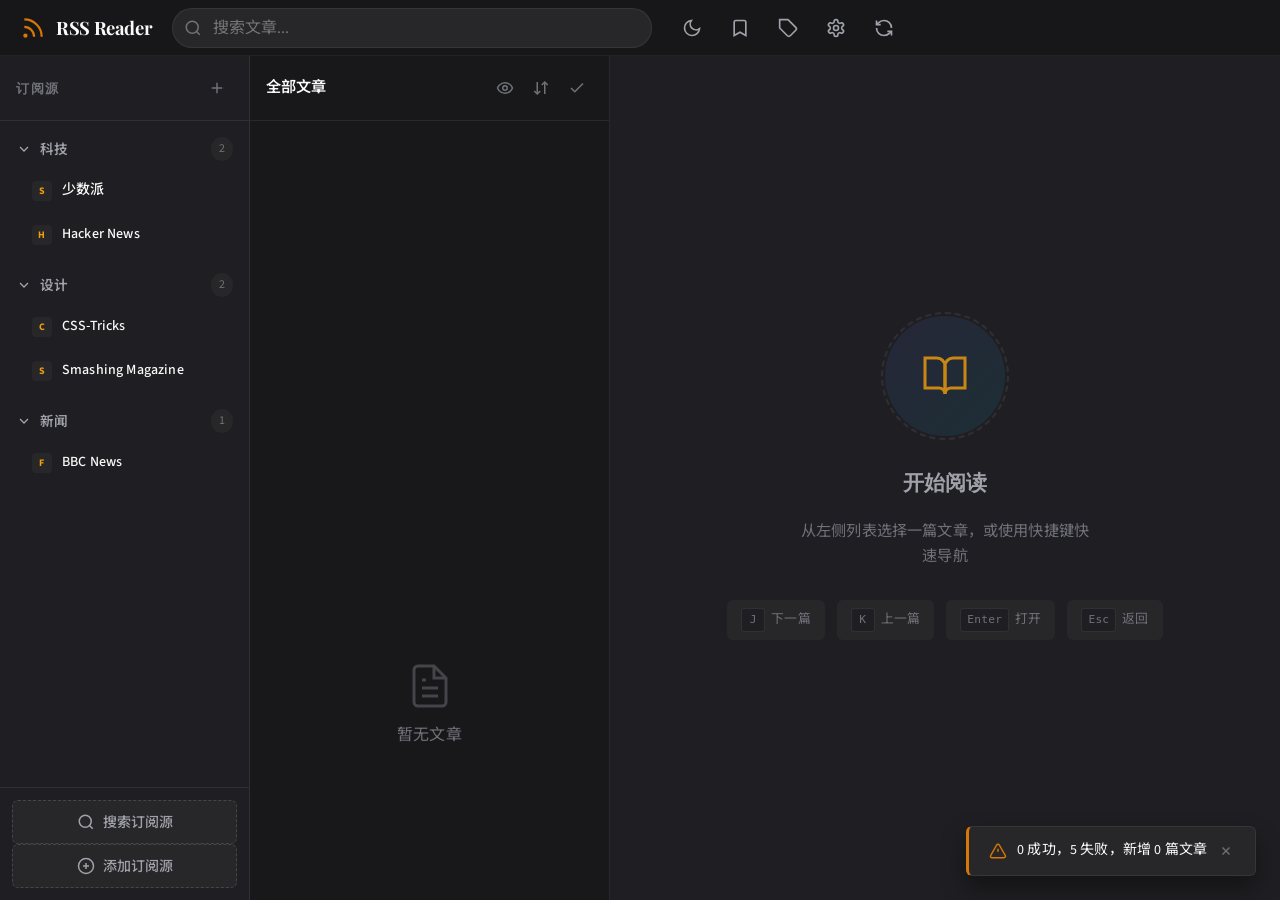
==== commit 3b9dbf29: "feat: 添加搜索订阅源功能" ====
--- a/index.html
+++ b/index.html
@@ -4,6 +4,7 @@
   <meta charset="UTF-8">
   <meta name="viewport" content="width=device-width, initial-scale=1.0">
   <title>RSS 阅读器</title>
+  <link rel="icon" type="image/svg+xml" href="data:image/svg+xml,%3Csvg xmlns='http://www.w3.org/2000/svg' viewBox='0 0 24 24'%3E%3Crect width='24' height='24' rx='5' fill='%23FF6B35'/%3E%3Ccircle cx='6.5' cy='17.5' r='2' fill='white'/%3E%3Cpath d='M4 11a6 6 0 0 1 6 6' stroke='white' stroke-width='2.5' fill='none' stroke-linecap='round'/%3E%3Cpath d='M4 4a13 13 0 0 1 13 13' stroke='white' stroke-width='2.5' fill='none' stroke-linecap='round'/%3E%3C/svg%3E">
   <!-- 字体：Editorial 风格 -->
   <link rel="preconnect" href="https://fonts.loli.net" crossorigin>
   <link href="https://fonts.loli.net/css2?family=Playfair+Display:ital,wght@0,400;0,600;0,700;1,400&family=Source+Sans+3:wght@300;400;500;600;700&family=Noto+Sans+SC:wght@300;400;500;600;700&display=swap" rel="stylesheet">
@@ -126,6 +127,13 @@
           <!-- 动态生成 -->
         </div>
         <div class="sidebar-footer">
+          <button id="searchFeedTrigger" class="add-feed-btn" onclick="App.showSearchFeedModal()">
+            <svg viewBox="0 0 24 24" fill="none" stroke="currentColor" stroke-width="2">
+              <circle cx="11" cy="11" r="8"></circle>
+              <path d="m21 21-4.35-4.35"></path>
+            </svg>
+            搜索订阅源
+          </button>
           <button id="addFeedBtn" class="add-feed-btn">
             <svg viewBox="0 0 24 24" fill="none" stroke="currentColor" stroke-width="2">
               <circle cx="12" cy="12" r="10"></circle>
@@ -251,6 +259,30 @@
     <main class="main" id="mainContent"></main>
   </div>
 
+  <!-- 模态框：搜索订阅源 -->
+  <div class="modal-overlay" id="searchFeedModal" style="display:none;">
+    <div class="modal">
+      <div class="modal-header">
+        <h3>搜索订阅源</h3>
+        <button class="modal-close" data-close="searchFeedModal">
+          <svg viewBox="0 0 24 24" fill="none" stroke="currentColor" stroke-width="2">
+            <path d="M18 6 6 18"></path>
+            <path d="m6 6 12 12"></path>
+          </svg>
+        </button>
+      </div>
+      <div class="modal-body">
+        <div class="search-feed-input-wrap">
+          <input type="text" id="searchFeedInput" placeholder="输入关键词，如：科技、设计、BBC..." autocomplete="off">
+          <button class="btn btn-primary" id="searchFeedBtn">搜索</button>
+        </div>
+        <div class="search-feed-results" id="searchFeedResults">
+          <div class="search-feed-hint">输入关键词搜索相关 RSS 订阅源</div>
+        </div>
+      </div>
+    </div>
+  </div>
+
   <!-- 模态框：添加订阅源 -->
   <div class="modal-overlay" id="addFeedModal" style="display:none;">
     <div class="modal">
--- a/css/style.css
+++ b/css/style.css
@@ -2152,3 +2152,118 @@
   height: 20px;
 }
 
+/* 搜索订阅源 */
+.search-feed-input-wrap {
+  display: flex;
+  gap: 8px;
+  margin-bottom: 16px;
+}
+
+.search-feed-input-wrap input {
+  flex: 1;
+}
+
+.search-feed-results {
+  max-height: 400px;
+  overflow-y: auto;
+  display: flex;
+  flex-direction: column;
+  gap: 2px;
+}
+
+.search-feed-hint {
+  text-align: center;
+  color: var(--text-muted);
+  padding: 40px 0;
+  font-size: 0.9rem;
+}
+
+.search-feed-loading {
+  text-align: center;
+  color: var(--text-secondary);
+  padding: 40px 0;
+  display: flex;
+  align-items: center;
+  justify-content: center;
+  gap: 10px;
+}
+
+.spinner {
+  width: 18px;
+  height: 18px;
+  border: 2px solid var(--border);
+  border-top-color: var(--primary);
+  border-radius: 50%;
+  animation: spin 0.6s linear infinite;
+}
+
+@keyframes spin {
+  to { transform: rotate(360deg); }
+}
+
+.search-feed-item {
+  display: flex;
+  align-items: center;
+  gap: 12px;
+  padding: 12px;
+  border-radius: var(--radius);
+  transition: background var(--transition-fast);
+}
+
+.search-feed-item:hover {
+  background: var(--bg-hover);
+}
+
+.search-feed-item.added {
+  opacity: 0.5;
+}
+
+.search-feed-info {
+  flex: 1;
+  min-width: 0;
+}
+
+.search-feed-title {
+  font-size: 0.95rem;
+  font-weight: 500;
+  color: var(--text-primary);
+  display: flex;
+  align-items: center;
+  gap: 8px;
+}
+
+.search-feed-favicon {
+  width: 16px;
+  height: 16px;
+  border-radius: 2px;
+  flex-shrink: 0;
+}
+
+.search-feed-desc {
+  font-size: 0.8rem;
+  color: var(--text-muted);
+  margin-top: 4px;
+  overflow: hidden;
+  text-overflow: ellipsis;
+  white-space: nowrap;
+}
+
+.search-feed-meta {
+  display: flex;
+  gap: 12px;
+  margin-top: 4px;
+  font-size: 0.75rem;
+  color: var(--text-muted);
+}
+
+.search-feed-url {
+  overflow: hidden;
+  text-overflow: ellipsis;
+  white-space: nowrap;
+  max-width: 250px;
+}
+
+.search-feed-subs {
+  flex-shrink: 0;
+}
+
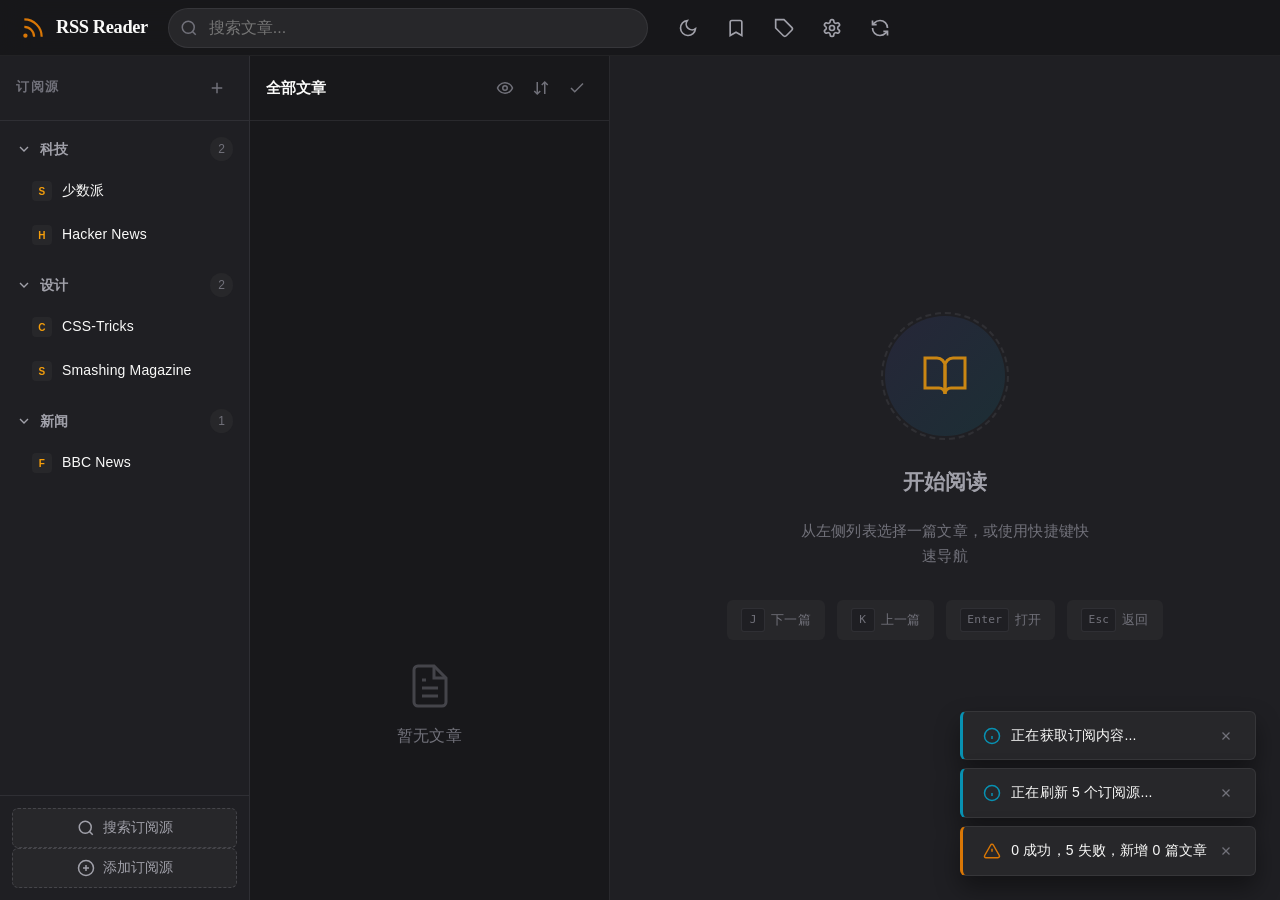
==== commit 2e387829: "fix: 修复安全问题 - SVG XSS、CSS注入、选择器注入、导入校验、CSP" ====
--- a/index.html
+++ b/index.html
@@ -3,6 +3,7 @@
 <head>
   <meta charset="UTF-8">
   <meta name="viewport" content="width=device-width, initial-scale=1.0">
+  <meta http-equiv="Content-Security-Policy" content="default-src 'self'; script-src 'self' 'unsafe-inline'; style-src 'self' 'unsafe-inline' https://fonts.loli.net; font-src https://fonts.loli.net; img-src 'self' https: data:; connect-src https://api.allorigins.win https://api.codetabs.com https://cloud.feedly.com https://api.mymemory.translated.net;">
   <title>RSS 阅读器</title>
   <link rel="icon" type="image/svg+xml" href="data:image/svg+xml,%3Csvg xmlns='http://www.w3.org/2000/svg' viewBox='0 0 24 24'%3E%3Crect width='24' height='24' rx='5' fill='%23FF6B35'/%3E%3Ccircle cx='6.5' cy='17.5' r='2' fill='white'/%3E%3Cpath d='M4 11a6 6 0 0 1 6 6' stroke='white' stroke-width='2.5' fill='none' stroke-linecap='round'/%3E%3Cpath d='M4 4a13 13 0 0 1 13 13' stroke='white' stroke-width='2.5' fill='none' stroke-linecap='round'/%3E%3C/svg%3E">
   <!-- 字体：Editorial 风格 -->
